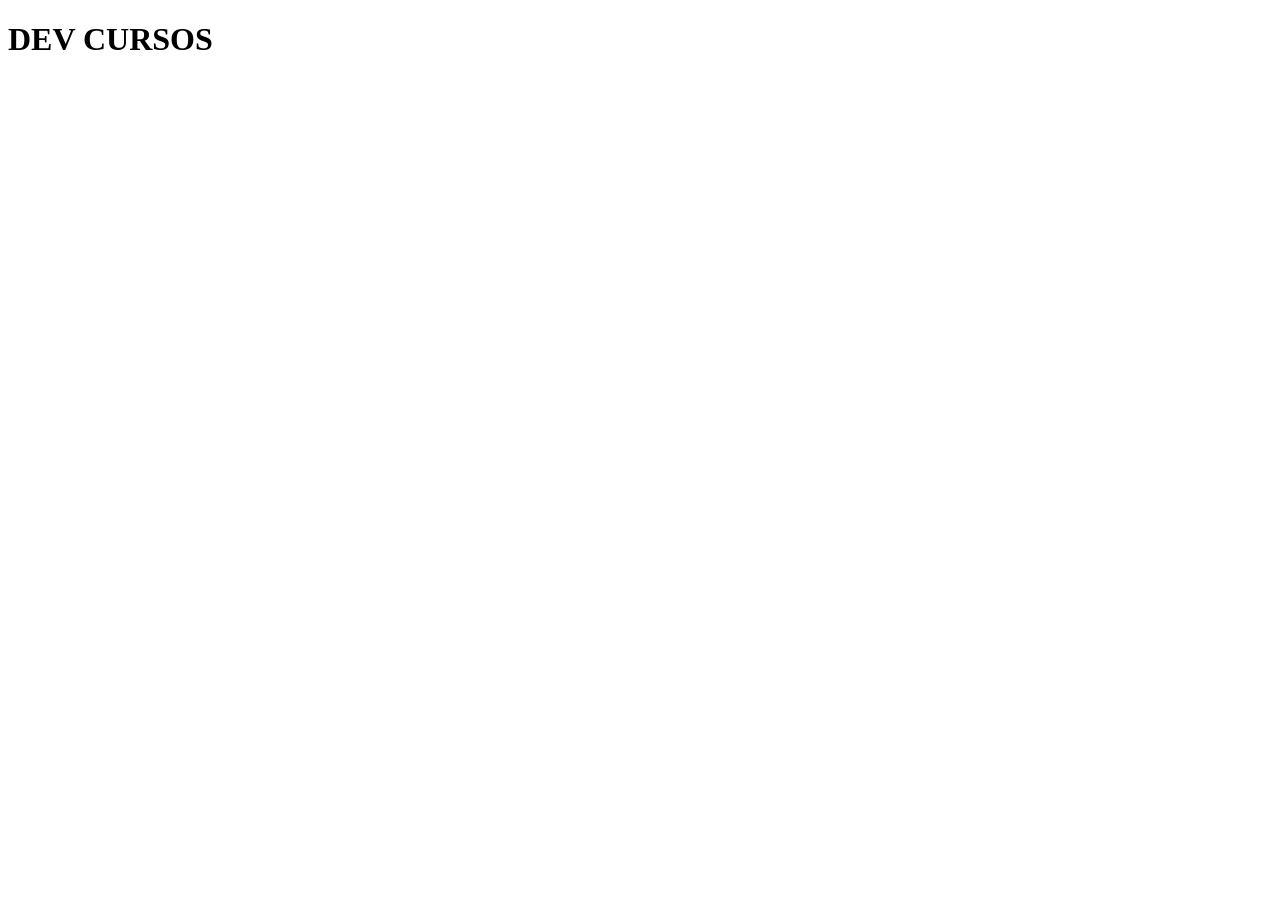
==== thais/index.html @ 716f2b2a "Pasta Thais" ====
<!DOCTYPE html>
<html lang="pt-BR">
<head>
    <meta charset="UTF-8">
    <meta name="viewport" content="width=device-width, initial-scale=1.0">
    <title>DEV CURSOS</title>
    <link rel="stylesheet" href="./style.css">
</head>
<body>
    <header>
        <h1>DEV CURSOS</h1>
    </header>
</body>
</html>
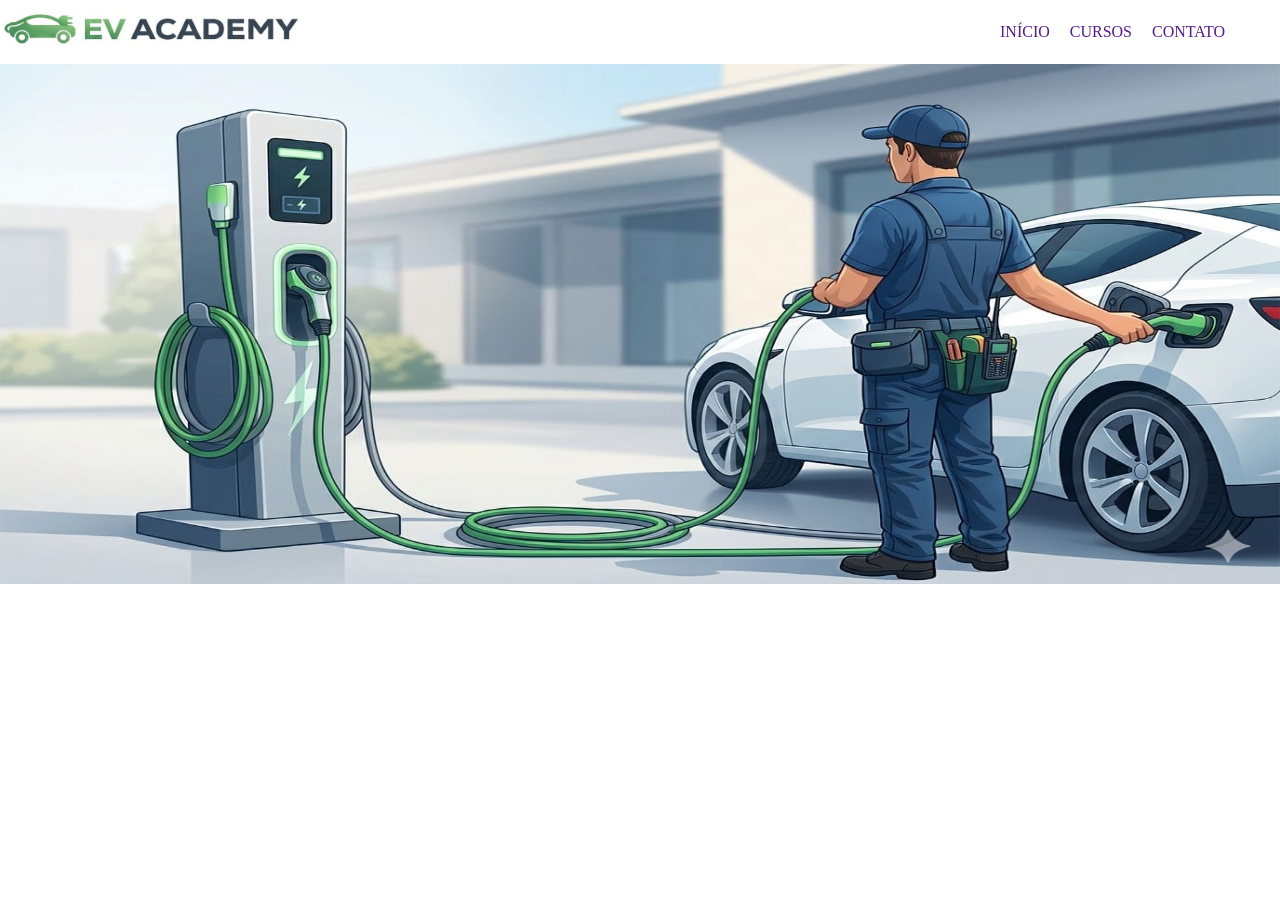
==== commit 4c10a90d: "criação da header e inicio da main" ====
--- a/thais/index.html
+++ b/thais/index.html
@@ -1,14 +1,31 @@
 <!DOCTYPE html>
 <html lang="pt-BR">
+
 <head>
     <meta charset="UTF-8">
     <meta name="viewport" content="width=device-width, initial-scale=1.0">
     <title>DEV CURSOS</title>
     <link rel="stylesheet" href="./style.css">
 </head>
+
 <body>
     <header>
-        <h1>DEV CURSOS</h1>
+        <div>
+            <img class="logo" src="./imagens/logo.jpeg" alt="logo"> <!--src - caminho img, alt- descrição da img-->
+        </div>
+
+        <div class="links">
+            <a href="">INÍCIO</a> <!--a - link para outra página, href- caminho-->
+            <a href="">CURSOS</a>
+            <a href="">CONTATO</a>
+        </div>
     </header>
+
+    <main>
+        <div>
+            <img class="main" src="./imagens/main.jpeg" alt="homem carregando veículo">
+        </div>
+    </main>
 </body>
+
 </html>
--- a/thais/style.css
+++ b/thais/style.css
@@ -0,0 +1,33 @@
+*{  
+    margin: 0;
+    padding: 0%;
+    box-sizing: border-box;
+}
+
+header{
+    background-color: white;
+    color: grey;
+    display: flex;
+
+}
+
+.logo {
+    width: 300px;
+    height: 60px;
+}
+
+.links{
+    display: flex;
+    align-items: center;
+    gap: 20px;
+    margin-left: 700px;
+}
+
+.links a{
+    text-decoration: none;
+}
+
+.main{
+    width: 100vw;
+    height: 520px;
+}
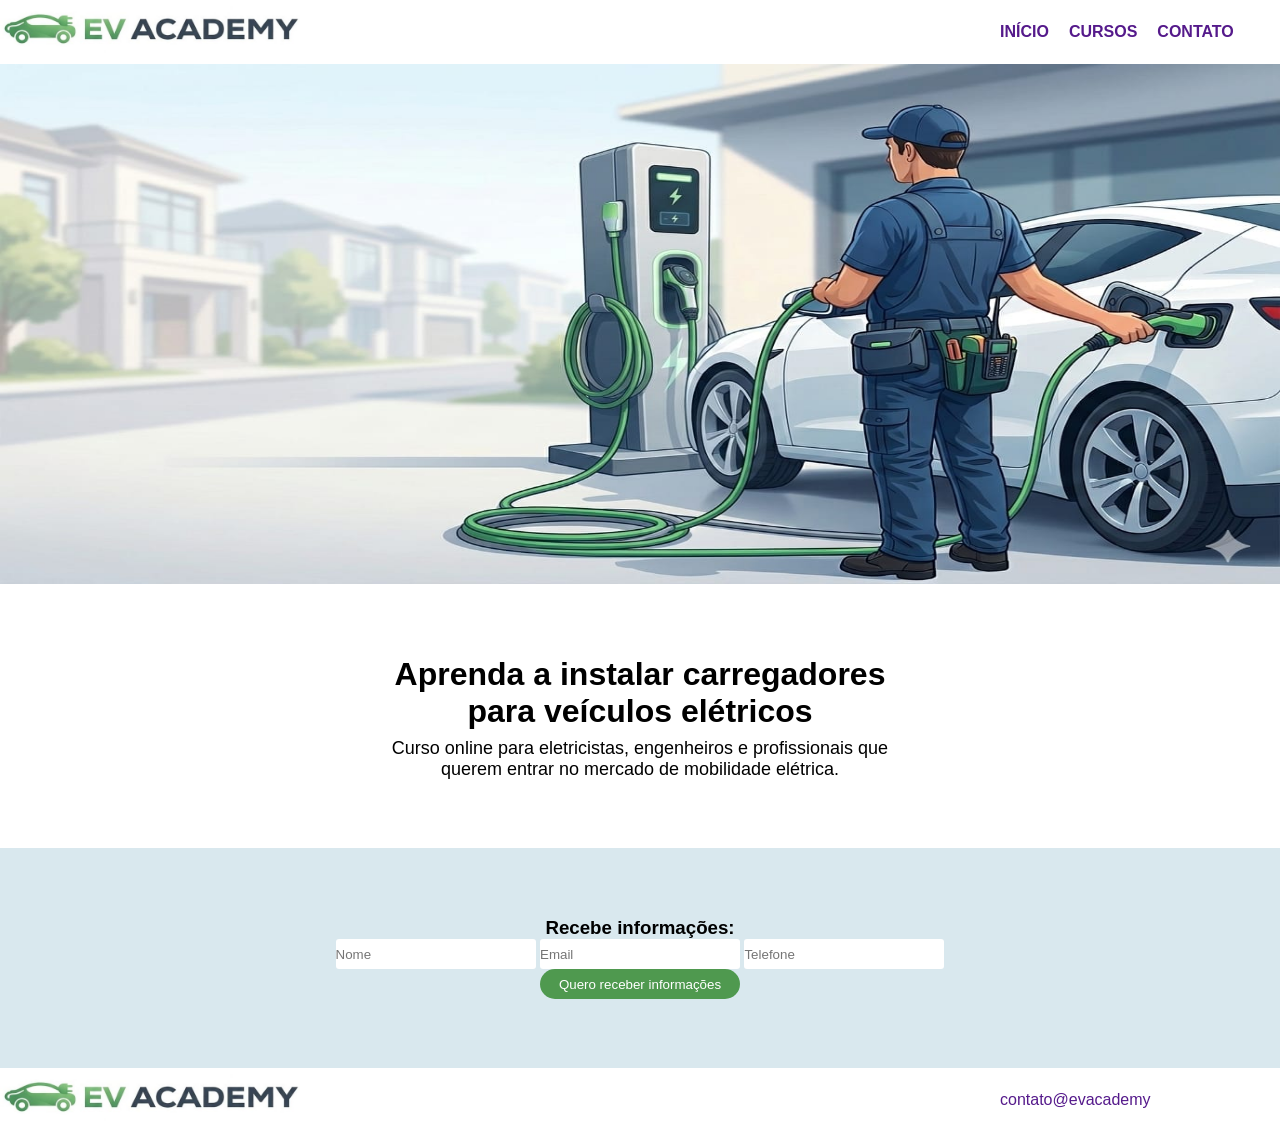
==== commit e6a71d2b: "adicionei o texto, formulário e rodapé" ====
--- a/thais/index.html
+++ b/thais/index.html
@@ -4,7 +4,7 @@
 <head>
     <meta charset="UTF-8">
     <meta name="viewport" content="width=device-width, initial-scale=1.0">
-    <title>DEV CURSOS</title>
+    <title>EV ACADEMY</title>
     <link rel="stylesheet" href="./style.css">
 </head>
 
@@ -23,9 +23,39 @@
 
     <main>
         <div>
-            <img class="main" src="./imagens/main.jpeg" alt="homem carregando veículo">
+            <img class="img-main" src="./imagens/main.jpeg" alt="homem carregando veículo">
+        </div>
+        <div class="paragrafo">
+            <h1>Aprenda a instalar carregadores para veículos elétricos</h1>
+            <p>Curso online para eletricistas, engenheiros e profissionais que querem entrar no mercado de mobilidade
+                elétrica.</p>
+        </div>
+
+        <div class="form">
+            <form action="">
+                <div>
+                    <h3>Recebe informações:</h3>
+                </div>
+                <input type="text" name="" id="" placeholder="Nome">
+                <input type="email" name="" id="" placeholder="Email">
+                <input type="tel" name="" id="" placeholder="Telefone">
+                <div class="button">
+                    <input type="button" value="Quero receber informações">
+                </div>
+
+            </form>
         </div>
     </main>
+
+     <footer>
+        <div>
+            <img class="logo" src="./imagens/logo.jpeg" alt="logo">
+        </div>
+
+        <div class="links">
+            <a href="">contato@evacademy</a>
+        </div>
+     </footer>
 </body>
 
 </html>
--- a/thais/style.css
+++ b/thais/style.css
@@ -8,6 +8,8 @@
     background-color: white;
     color: grey;
     display: flex;
+    font-family: Arial, Helvetica, sans-serif;
+    font-weight: bold;
 
 }
 
@@ -27,7 +29,61 @@
     text-decoration: none;
 }
 
-.main{
+.img-main{
     width: 100vw;
     height: 520px;
+}
+
+.paragrafo{
+    font-family: Arial, Helvetica, sans-serif;
+    width: 500px;
+    height: 260px;
+    display: flex;
+    justify-content: center;
+    align-items: center;
+    flex-direction: column;
+    text-align: center;
+    gap: 8px;
+    margin: auto;
+
+}
+
+.paragrafo p{
+    font-size: 18px;
+}
+
+.form{
+    background-color: rgb(217, 232, 238);
+    font-family: Arial, Helvetica, sans-serif;
+    width: 100vw;
+    height: 220px;
+    display: flex;
+    justify-content: center;
+    align-items: center;
+    text-align: center;
+    
+}
+
+.form input{
+    border: none;
+    height: 30px;
+    width: 200px;
+    border-radius: 3px;
+}
+
+.button input{
+    font-family: Arial, Helvetica, sans-serif;
+    background-color: rgb(79, 153, 79);
+    color: white;
+    border-radius: 50px;
+
+}
+
+footer{
+    background-color: white;
+    color: grey;
+    display: flex;
+    font-family: Arial, Helvetica, sans-serif;
+
+
 }
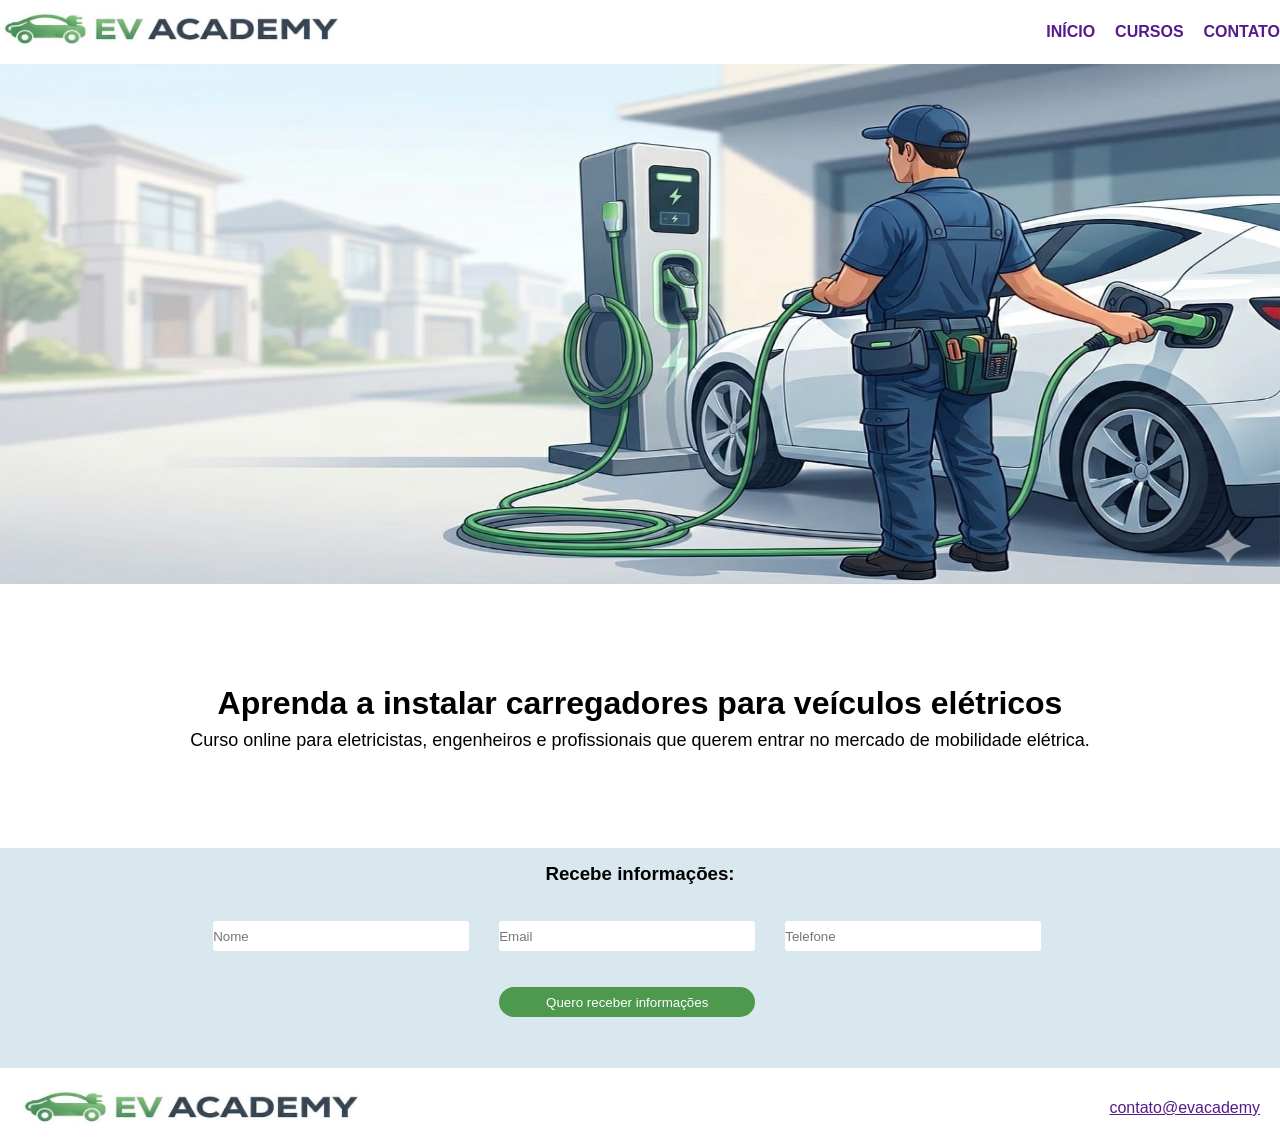
==== commit d91d5cc9: "ajustes formulario" ====
--- a/thais/index.html
+++ b/thais/index.html
@@ -32,30 +32,26 @@
         </div>
 
         <div class="form">
-            <form action="">
-                <div>
+            <div id="forms">
+                <form action="">
                     <h3>Recebe informações:</h3>
-                </div>
-                <input type="text" name="" id="" placeholder="Nome">
-                <input type="email" name="" id="" placeholder="Email">
-                <input type="tel" name="" id="" placeholder="Telefone">
-                <div class="button">
-                    <input type="button" value="Quero receber informações">
-                </div>
-
+                    <input type="text" name="" id="" placeholder="Nome">
+                    <input type="email" name="" id="" placeholder="Email">
+                    <input type="tel" name="" id="" placeholder="Telefone">
+                    <div class="button">
+                        <input type="button" value="Quero receber informações">
+                    </div>
+            </div>
             </form>
         </div>
     </main>
 
-     <footer>
+    <footer>
+        <img class="logo" src="./imagens/logo.jpeg" alt="logo">
         <div>
-            <img class="logo" src="./imagens/logo.jpeg" alt="logo">
+            <a href="" class="rodape">contato@evacademy</a>
         </div>
-
-        <div class="links">
-            <a href="">contato@evacademy</a>
-        </div>
-     </footer>
+    </footer>
 </body>
 
 </html>
--- a/thais/style.css
+++ b/thais/style.css
@@ -1,42 +1,42 @@
-*{  
+* {
     margin: 0;
-    padding: 0%;
+    padding: 0;
     box-sizing: border-box;
 }
 
-header{
+header {
     background-color: white;
     color: grey;
     display: flex;
+    align-items: center;
     font-family: Arial, Helvetica, sans-serif;
     font-weight: bold;
+    width: 100%;
+}
 
+.links {
+    display: flex;
+    align-items: center;
+    gap: 20px;
+    margin-left: auto;
 }
 
 .logo {
-    width: 300px;
+    width: 340px;
     height: 60px;
 }
 
-.links{
-    display: flex;
-    align-items: center;
-    gap: 20px;
-    margin-left: 700px;
-}
-
-.links a{
+.links a {
     text-decoration: none;
 }
 
-.img-main{
-    width: 100vw;
+.img-main {
+    width: 100%;
     height: 520px;
 }
 
-.paragrafo{
+.paragrafo {
     font-family: Arial, Helvetica, sans-serif;
-    width: 500px;
     height: 260px;
     display: flex;
     justify-content: center;
@@ -45,45 +45,52 @@
     text-align: center;
     gap: 8px;
     margin: auto;
-
 }
 
-.paragrafo p{
+.paragrafo p {
     font-size: 18px;
 }
 
-.form{
+.form {
     background-color: rgb(217, 232, 238);
     font-family: Arial, Helvetica, sans-serif;
-    width: 100vw;
     height: 220px;
     display: flex;
     justify-content: center;
     align-items: center;
     text-align: center;
-    
 }
 
-.form input{
+.form h3 {
+    margin-bottom: 4vh;
+}
+
+.form input {
     border: none;
+    width: 20vw;
     height: 30px;
-    width: 200px;
+    margin-right: 2vw;
+    margin-bottom: 4vh;
     border-radius: 3px;
 }
 
-.button input{
+.button input {
     font-family: Arial, Helvetica, sans-serif;
     background-color: rgb(79, 153, 79);
     color: white;
     border-radius: 50px;
-
 }
 
-footer{
+footer {
+    display: flex;
+    align-items: center;
+    justify-content: space-between;
     background-color: white;
     color: grey;
-    display: flex;
     font-family: Arial, Helvetica, sans-serif;
+    padding: 10px 20px;
+}
 
-
+.rodape {
+    margin-left: auto;
 }
